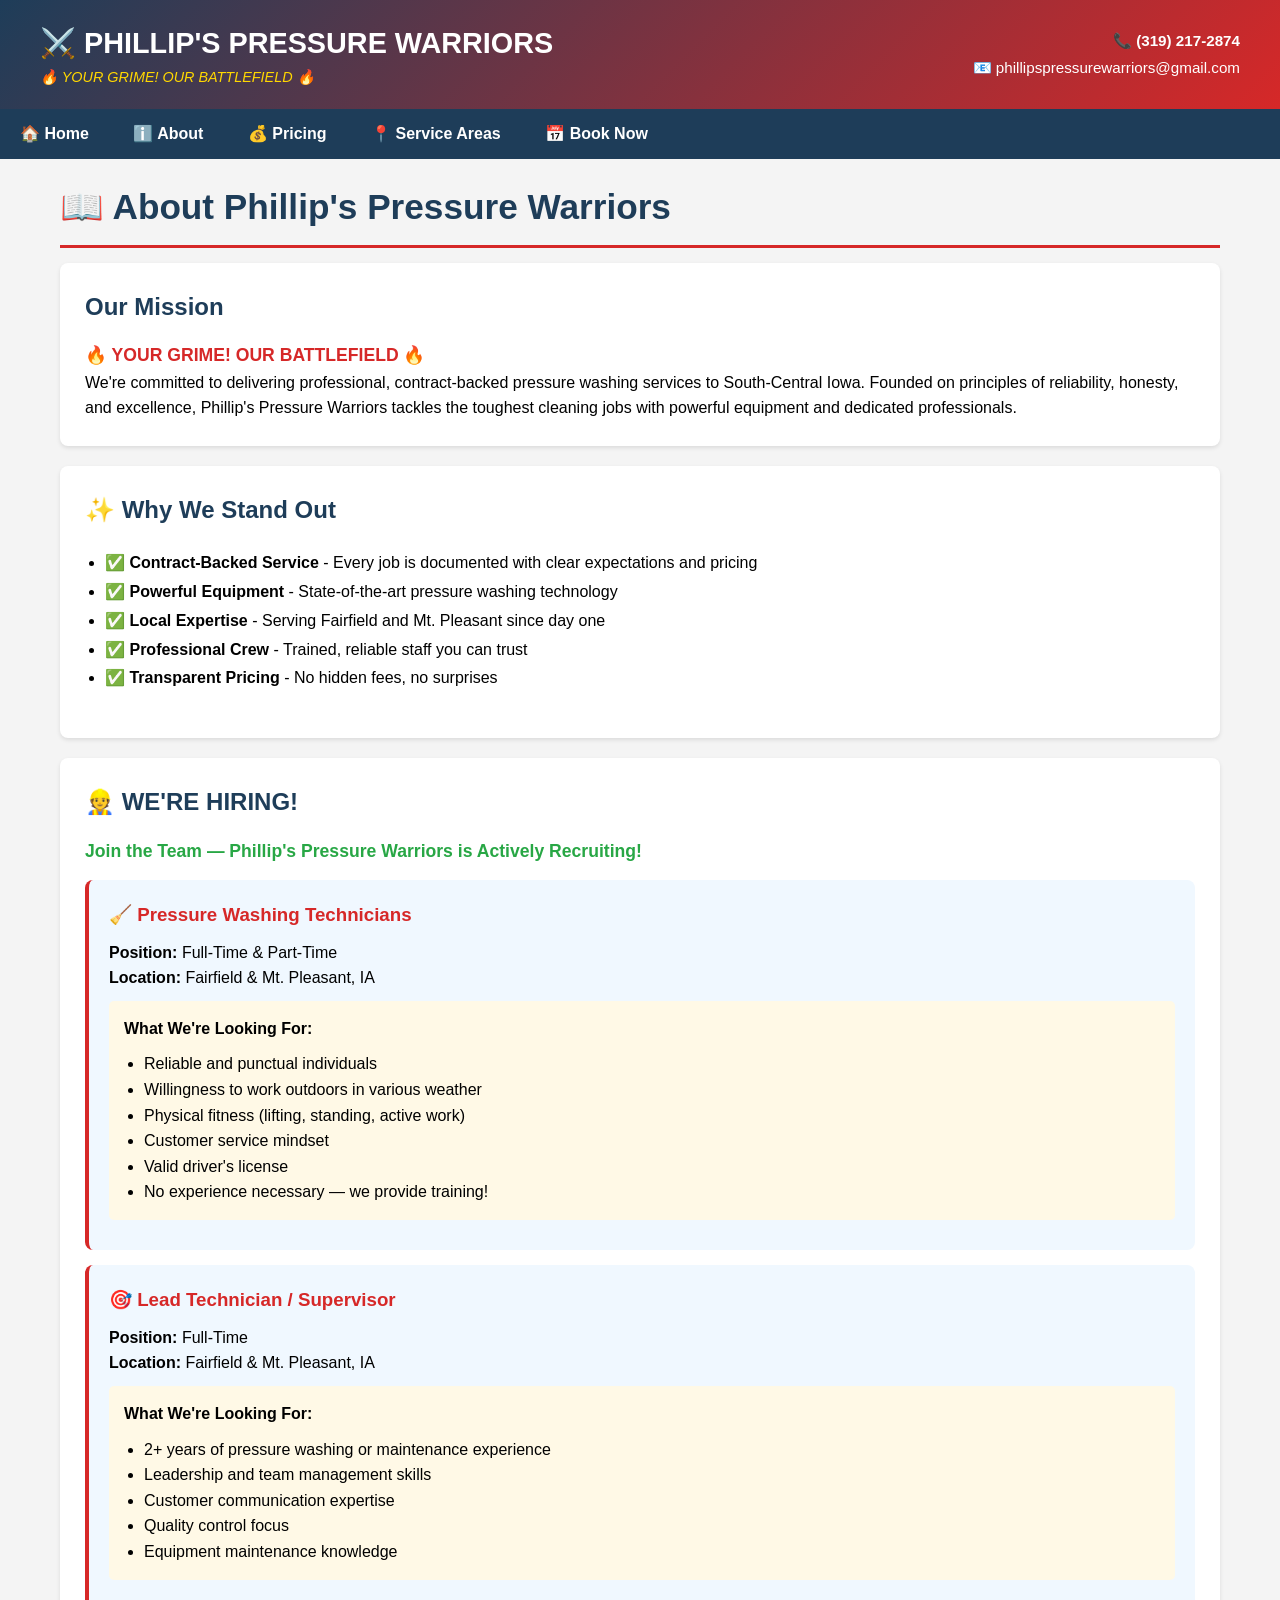
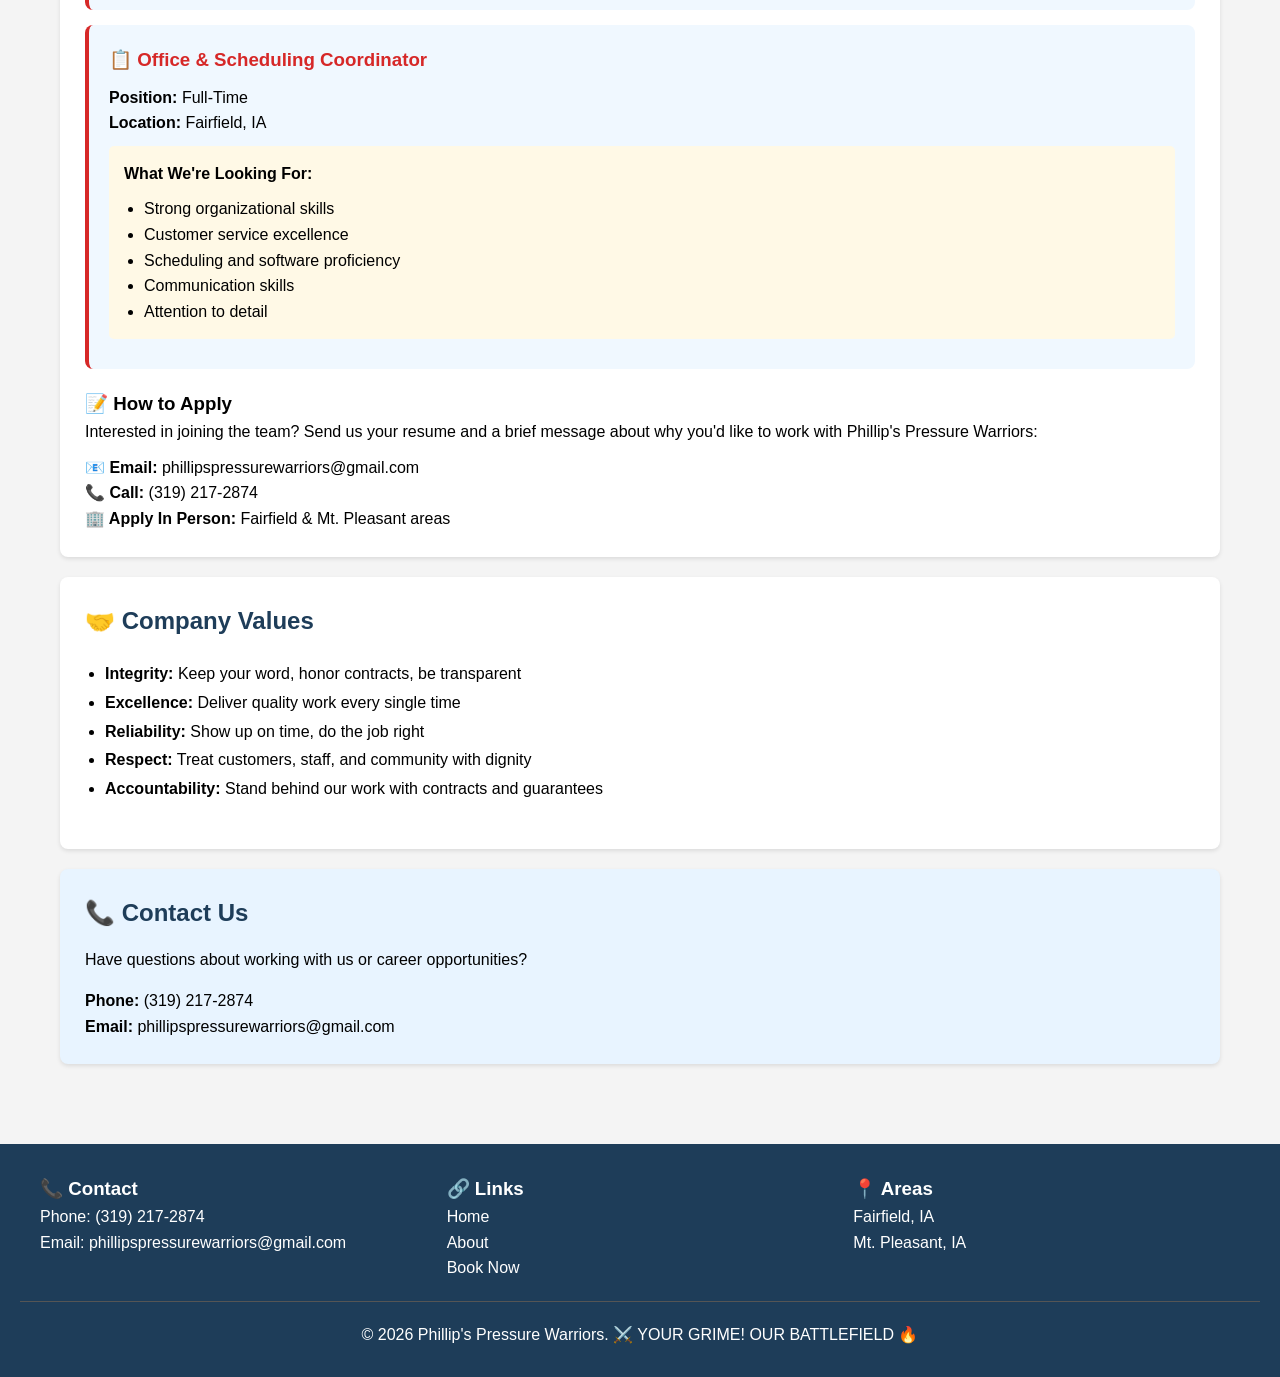
==== about.html @ a432a202 "m" ====
<!DOCTYPE html>
<html lang="en">
<head>
    <meta charset="UTF-8">
    <title>About Us & Careers – Phillip's Pressure Warriors</title>
    <style>
        * { margin:0; padding:0; box-sizing:border-box; }
        body { font-family: Arial, sans-serif; background:#f4f4f4; line-height:1.6; }
        
        header { background:linear-gradient(135deg, #1e3d59 0%, #d62828 100%); color:white; padding:20px; box-shadow:0 4px 6px rgba(0,0,0,0.1); }
        .header-top { max-width:1200px; margin:auto; display:flex; justify-content:space-between; align-items:center; }
        .logo-section { display:flex; align-items:center; gap:15px; }
        .company-name { font-size:1.8em; font-weight:bold; }
        .slogan { font-size:0.9em; font-style:italic; color:#ffd700; }
        .contact-header { text-align:right; }
        .contact-header p { margin:3px 0; font-size:0.95em; }
        
        nav { background:#1e3d59; padding:0; }
        nav a { display:inline-block; padding:12px 20px; color:white; text-decoration:none; font-weight:bold; transition:all 0.3s; }
        nav a:hover { background:#d62828; }
        
        .container { max-width:1200px; margin:auto; padding:20px; }
        .section { background:white; padding:25px; margin-bottom:20px; border-radius:8px; box-shadow:0 2px 4px rgba(0,0,0,0.1); }
        h1, h2 { color:#1e3d59; margin-bottom:15px; }
        h1 { font-size:2.2em; border-bottom:3px solid #d62828; padding-bottom:10px; }
        
        footer { background:#1e3d59; color:white; padding:30px 20px; text-align:center; margin-top:40px; }
        .footer-content { max-width:1200px; margin:auto; display:grid; grid-template-columns:1fr 1fr 1fr; gap:20px; text-align:left; }
        @media (max-width:768px) { .footer-content { grid-template-columns:1fr; } }
        
        .job-card { background:#f0f8ff; padding:20px; border-radius:8px; border-left:4px solid #d62828; margin:15px 0; }
        .job-card h3 { color:#d62828; margin-bottom:10px; }
        .requirements { background:#fff9e6; padding:15px; margin:10px 0; border-radius:5px; }
    </style>
</head>
<body>

    <header>
        <div class="header-top">
            <div class="logo-section">
                <div>
                    <div class="company-name">⚔️ PHILLIP'S PRESSURE WARRIORS</div>
                    <div class="slogan">🔥 YOUR GRIME! OUR BATTLEFIELD 🔥</div>
                </div>
            </div>
            <div class="contact-header">
                <p><strong>📞 (319) 217-2874</strong></p>
                <p>📧 phillipspressurewarriors@gmail.com</p>
            </div>
        </div>
    </header>

    <nav>
        <a href="index.html">🏠 Home</a>
        <a href="about.html">ℹ️ About</a>
        <a href="prices.html">💰 Pricing</a>
        <a href="locations.html">📍 Service Areas</a>
        <a href="appointments.html">📅 Book Now</a>
    </nav>

    <div class="container">
        <h1>📖 About Phillip's Pressure Warriors</h1>

        <div class="section">
            <h2>Our Mission</h2>
            <p style="font-size:1.1em; font-weight:bold; color:#d62828;">
                🔥 YOUR GRIME! OUR BATTLEFIELD 🔥
            </p>
            <p>We're committed to delivering professional, contract-backed pressure washing services to South-Central Iowa. Founded on principles of reliability, honesty, and excellence, Phillip's Pressure Warriors tackles the toughest cleaning jobs with powerful equipment and dedicated professionals.</p>
        </div>

        <div class="section">
            <h2>✨ Why We Stand Out</h2>
            <ul style="margin:20px; line-height:1.8;">
                <li>✅ <strong>Contract-Backed Service</strong> - Every job is documented with clear expectations and pricing</li>
                <li>✅ <strong>Powerful Equipment</strong> - State-of-the-art pressure washing technology</li>
                <li>✅ <strong>Local Expertise</strong> - Serving Fairfield and Mt. Pleasant since day one</li>
                <li>✅ <strong>Professional Crew</strong> - Trained, reliable staff you can trust</li>
                <li>✅ <strong>Transparent Pricing</strong> - No hidden fees, no surprises</li>
            </ul>
        </div>

        <div class="section">
            <h2>👷 WE'RE HIRING!</h2>
            <p style="color:#28a745; font-weight:bold; font-size:1.1em;">Join the Team — Phillip's Pressure Warriors is Actively Recruiting!</p>

            <div class="job-card">
                <h3>🧹 Pressure Washing Technicians</h3>
                <p><strong>Position:</strong> Full-Time & Part-Time</p>
                <p><strong>Location:</strong> Fairfield & Mt. Pleasant, IA</p>
                <div class="requirements">
                    <strong>What We're Looking For:</strong>
                    <ul style="margin:10px 0 0 20px;">
                        <li>Reliable and punctual individuals</li>
                        <li>Willingness to work outdoors in various weather</li>
                        <li>Physical fitness (lifting, standing, active work)</li>
                        <li>Customer service mindset</li>
                        <li>Valid driver's license</li>
                        <li>No experience necessary — we provide training!</li>
                    </ul>
                </div>
            </div>

            <div class="job-card">
                <h3>🎯 Lead Technician / Supervisor</h3>
                <p><strong>Position:</strong> Full-Time</p>
                <p><strong>Location:</strong> Fairfield & Mt. Pleasant, IA</p>
                <div class="requirements">
                    <strong>What We're Looking For:</strong>
                    <ul style="margin:10px 0 0 20px;">
                        <li>2+ years of pressure washing or maintenance experience</li>
                        <li>Leadership and team management skills</li>
                        <li>Customer communication expertise</li>
                        <li>Quality control focus</li>
                        <li>Equipment maintenance knowledge</li>
                    </ul>
                </div>
            </div>

            <div class="job-card">
                <h3>📋 Office & Scheduling Coordinator</h3>
                <p><strong>Position:</strong> Full-Time</p>
                <p><strong>Location:</strong> Fairfield, IA</p>
                <div class="requirements">
                    <strong>What We're Looking For:</strong>
                    <ul style="margin:10px 0 0 20px;">
                        <li>Strong organizational skills</li>
                        <li>Customer service excellence</li>
                        <li>Scheduling and software proficiency</li>
                        <li>Communication skills</li>
                        <li>Attention to detail</li>
                    </ul>
                </div>
            </div>

            <h3 style="margin-top:20px;">📝 How to Apply</h3>
            <p>Interested in joining the team? Send us your resume and a brief message about why you'd like to work with Phillip's Pressure Warriors:</p>
            <p style="margin-top:10px;">
                <strong>📧 Email:</strong> phillipspressurewarriors@gmail.com<br>
                <strong>📞 Call:</strong> (319) 217-2874<br>
                <strong>🏢 Apply In Person:</strong> Fairfield & Mt. Pleasant areas
            </p>
        </div>

        <div class="section">
            <h2>🤝 Company Values</h2>
            <ul style="margin:20px; line-height:1.8;">
                <li><strong>Integrity:</strong> Keep your word, honor contracts, be transparent</li>
                <li><strong>Excellence:</strong> Deliver quality work every single time</li>
                <li><strong>Reliability:</strong> Show up on time, do the job right</li>
                <li><strong>Respect:</strong> Treat customers, staff, and community with dignity</li>
                <li><strong>Accountability:</strong> Stand behind our work with contracts and guarantees</li>
            </ul>
        </div>

        <div class="section" style="background:#e8f4ff;">
            <h2>📞 Contact Us</h2>
            <p>Have questions about working with us or career opportunities?</p>
            <p style="margin-top:15px;">
                <strong>Phone:</strong> (319) 217-2874<br>
                <strong>Email:</strong> phillipspressurewarriors@gmail.com
            </p>
        </div>
    </div>

    <footer>
        <div class="footer-content">
            <div>
                <h3>📞 Contact</h3>
                <p>Phone: (319) 217-2874</p>
                <p>Email: phillipspressurewarriors@gmail.com</p>
            </div>
            <div>
                <h3>🔗 Links</h3>
                <ul style="list-style:none; margin:0;">
                    <li><a href="index.html" style="color:white; text-decoration:none;">Home</a></li>
                    <li><a href="about.html" style="color:white; text-decoration:none;">About</a></li>
                    <li><a href="appointments.html" style="color:white; text-decoration:none;">Book Now</a></li>
                </ul>
            </div>
            <div>
                <h3>📍 Areas</h3>
                <p>Fairfield, IA</p>
                <p>Mt. Pleasant, IA</p>
            </div>
        </div>
        <div style="text-align:center; margin-top:20px; padding-top:20px; border-top:1px solid #555;">
            <p>&copy; 2026 Phillip's Pressure Warriors. ⚔️ YOUR GRIME! OUR BATTLEFIELD 🔥</p>
        </div>
    </footer>

</body>
</html>
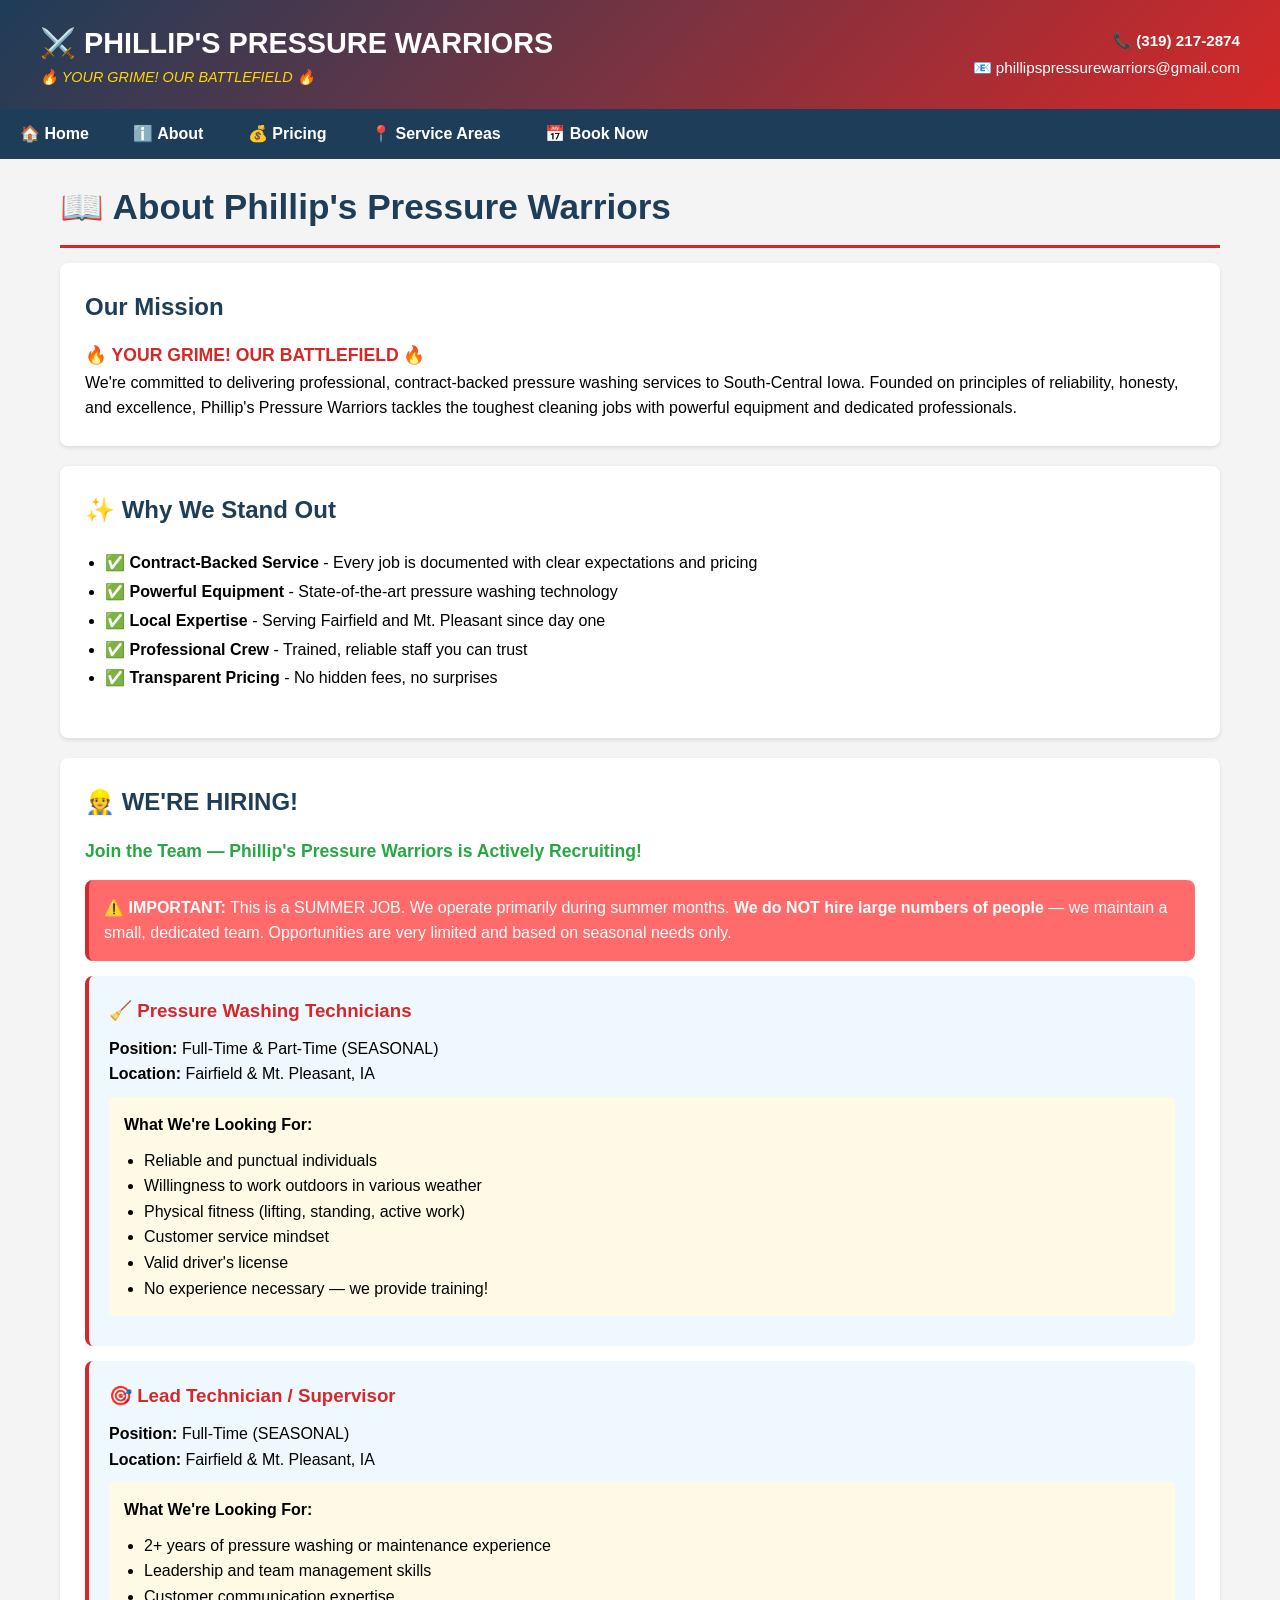
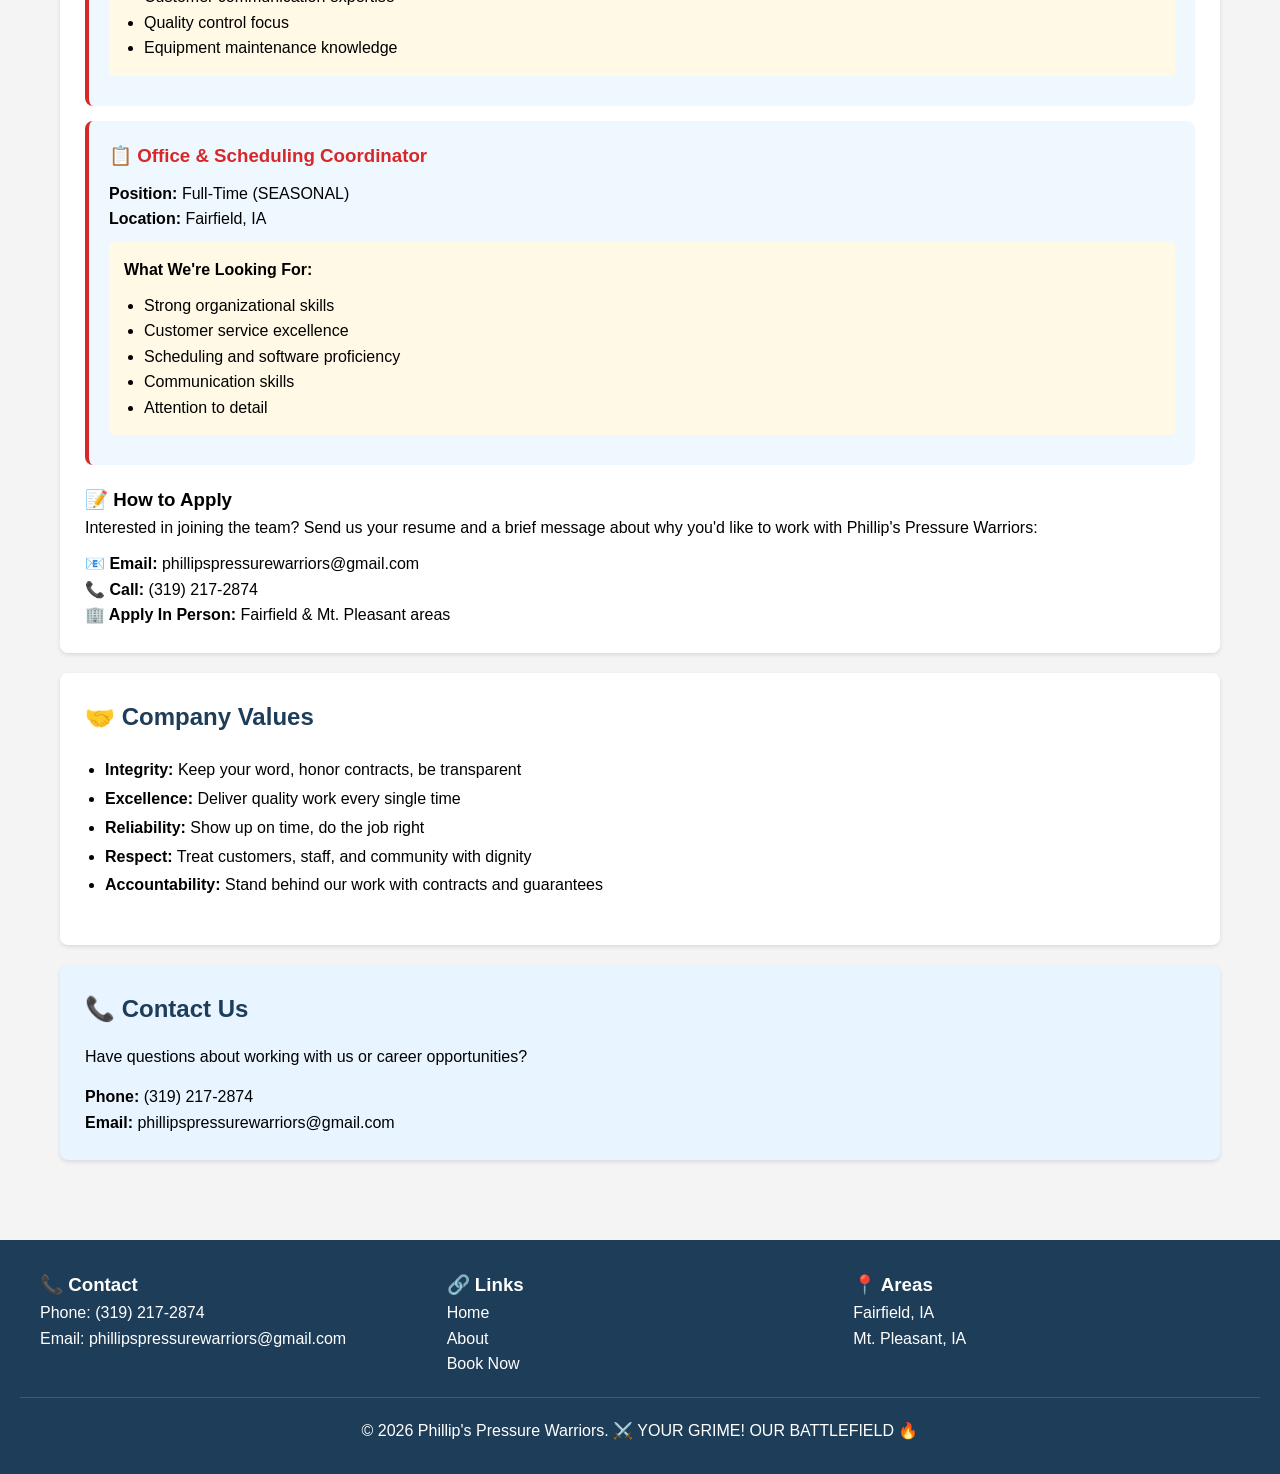
==== commit a618ac16: "modified:   about.html" ====
--- a/about.html
+++ b/about.html
@@ -84,9 +84,13 @@
             <h2>👷 WE'RE HIRING!</h2>
             <p style="color:#28a745; font-weight:bold; font-size:1.1em;">Join the Team — Phillip's Pressure Warriors is Actively Recruiting!</p>
 
+            <div style="background:#ff6b6b; color:white; padding:15px; border-radius:8px; margin:15px 0; border-left:4px solid #d62828;">
+                <strong>⚠️ IMPORTANT:</strong> This is a SUMMER JOB. We operate primarily during summer months. <strong>We do NOT hire large numbers of people</strong> — we maintain a small, dedicated team. Opportunities are very limited and based on seasonal needs only.
+            </div>
+
             <div class="job-card">
                 <h3>🧹 Pressure Washing Technicians</h3>
-                <p><strong>Position:</strong> Full-Time & Part-Time</p>
+                <p><strong>Position:</strong> Full-Time & Part-Time (SEASONAL)</p>
                 <p><strong>Location:</strong> Fairfield & Mt. Pleasant, IA</p>
                 <div class="requirements">
                     <strong>What We're Looking For:</strong>
@@ -103,7 +107,7 @@
 
             <div class="job-card">
                 <h3>🎯 Lead Technician / Supervisor</h3>
-                <p><strong>Position:</strong> Full-Time</p>
+                <p><strong>Position:</strong> Full-Time (SEASONAL)</p>
                 <p><strong>Location:</strong> Fairfield & Mt. Pleasant, IA</p>
                 <div class="requirements">
                     <strong>What We're Looking For:</strong>
@@ -119,7 +123,7 @@
 
             <div class="job-card">
                 <h3>📋 Office & Scheduling Coordinator</h3>
-                <p><strong>Position:</strong> Full-Time</p>
+                <p><strong>Position:</strong> Full-Time (SEASONAL)</p>
                 <p><strong>Location:</strong> Fairfield, IA</p>
                 <div class="requirements">
                     <strong>What We're Looking For:</strong>
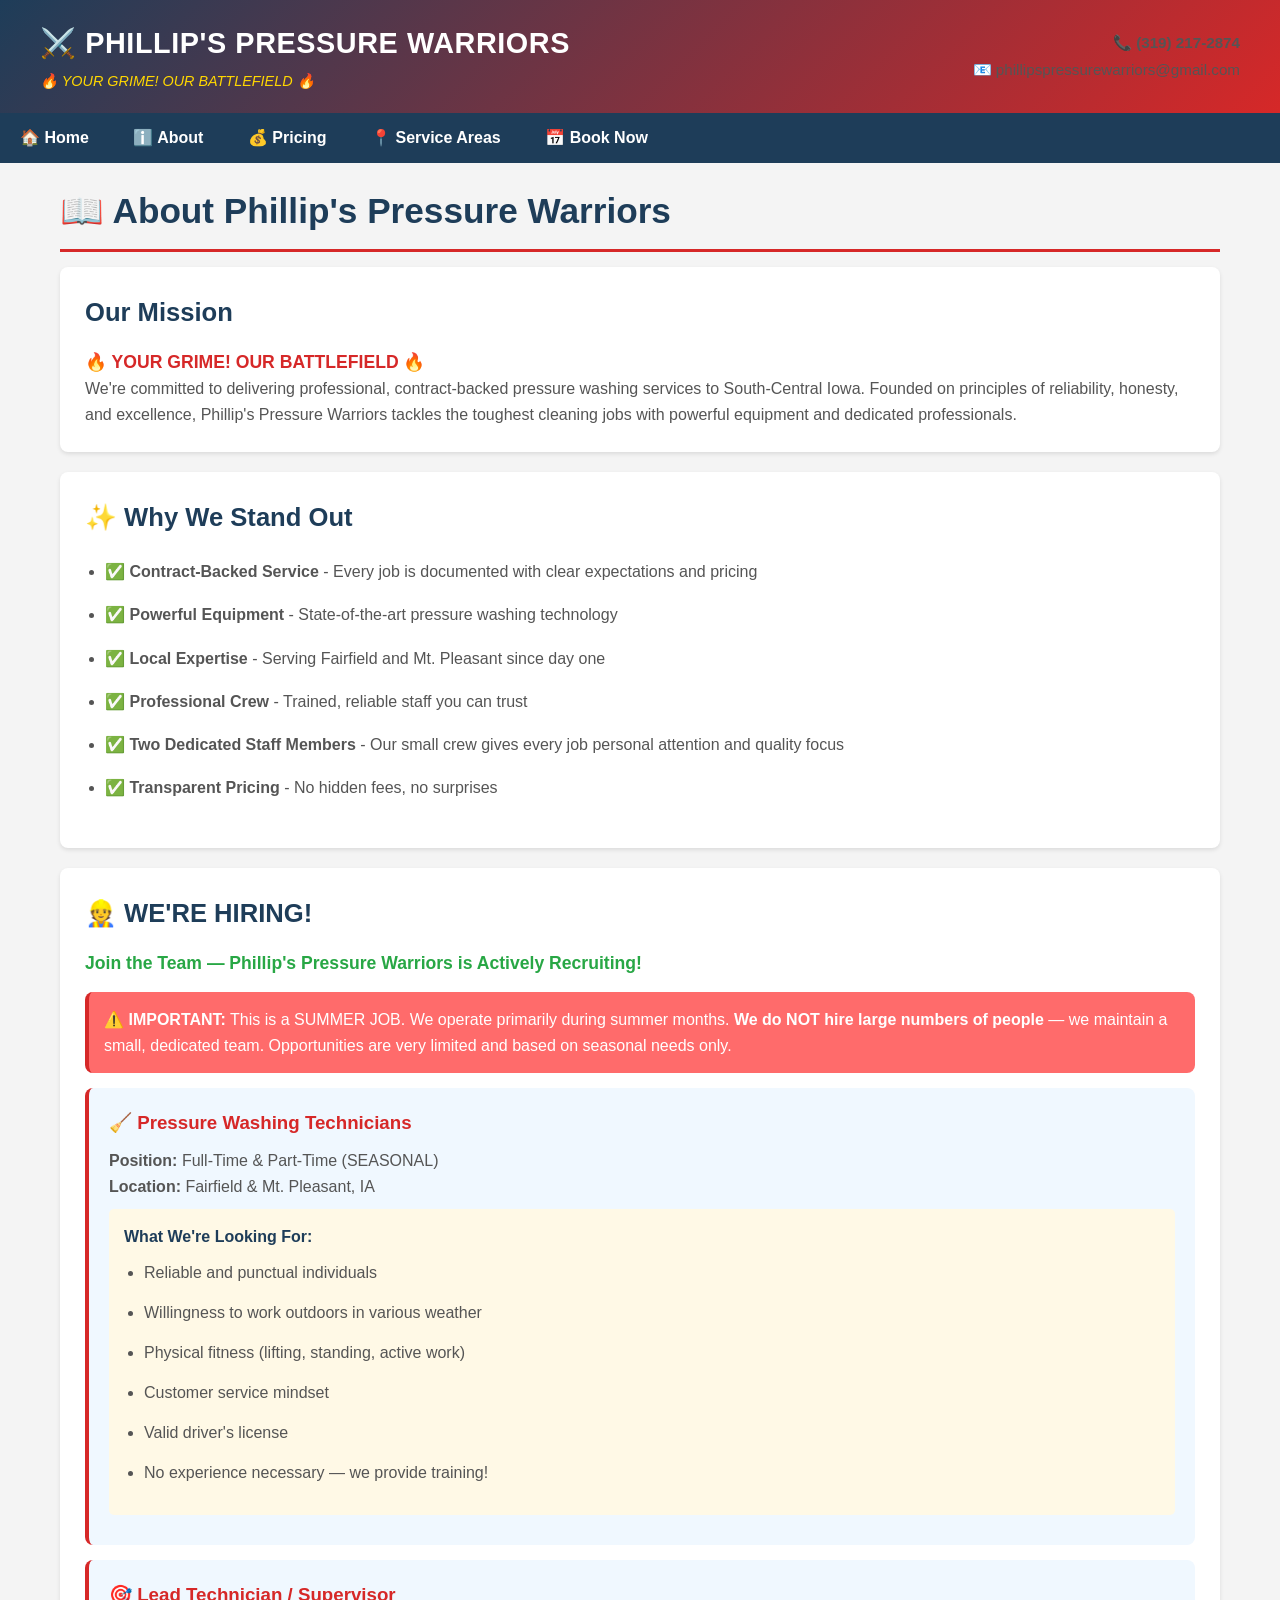
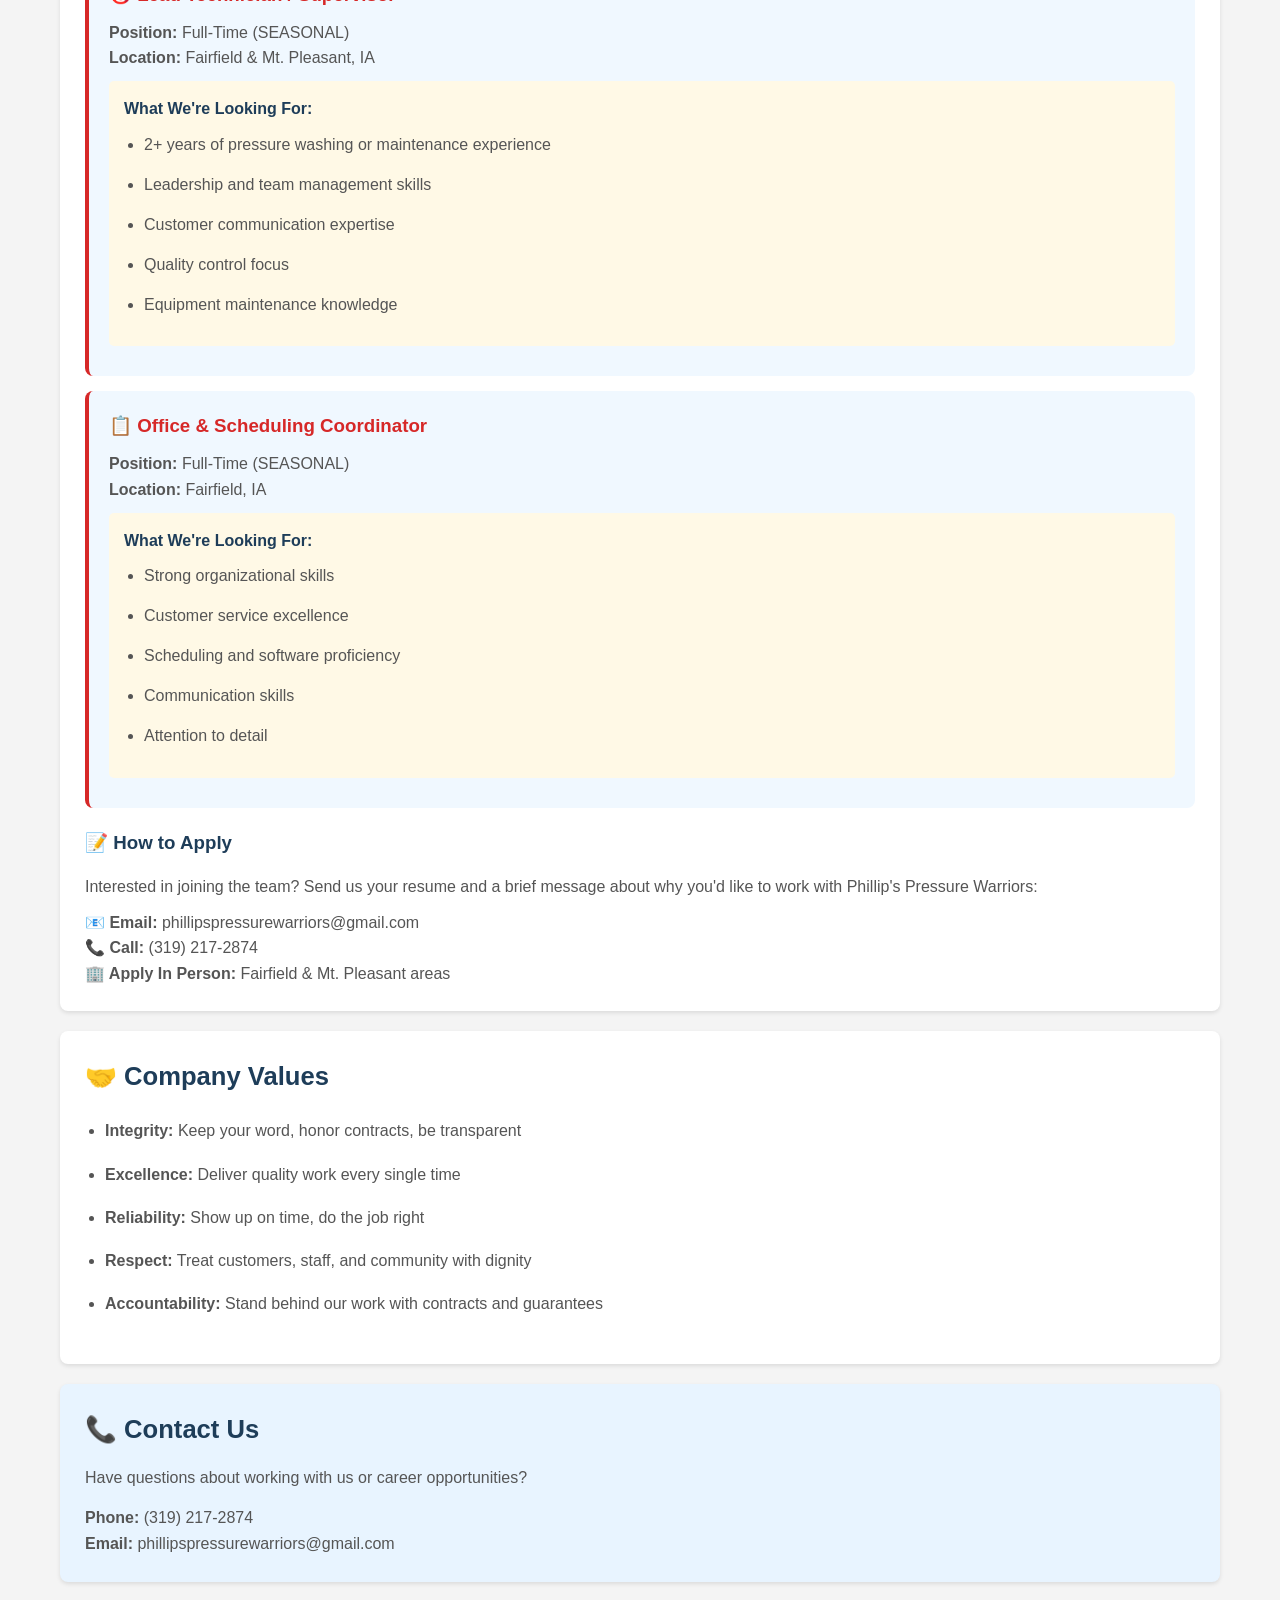
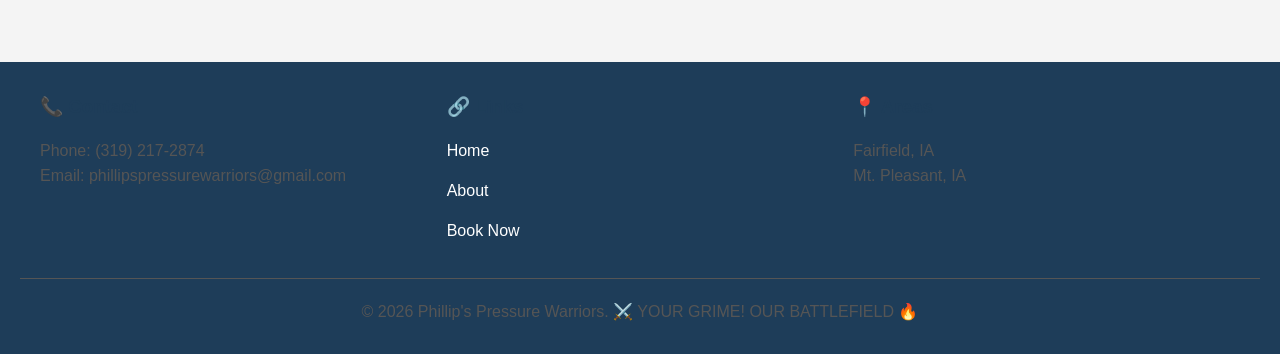
==== commit 840be093: "modified:   README.md" ====
--- a/about.html
+++ b/about.html
@@ -2,7 +2,10 @@
 <html lang="en">
 <head>
     <meta charset="UTF-8">
+    <meta name="viewport" content="width=device-width, initial-scale=1.0">
+    <meta name="description" content="About Phillip's Pressure Warriors, our mission, values, and career opportunities in Fairfield and Mt. Pleasant, IA.">
     <title>About Us & Careers – Phillip's Pressure Warriors</title>
+    <link rel="stylesheet" href="styles.css">
     <style>
         * { margin:0; padding:0; box-sizing:border-box; }
         body { font-family: Arial, sans-serif; background:#f4f4f4; line-height:1.6; }
@@ -76,6 +79,7 @@
                 <li>✅ <strong>Powerful Equipment</strong> - State-of-the-art pressure washing technology</li>
                 <li>✅ <strong>Local Expertise</strong> - Serving Fairfield and Mt. Pleasant since day one</li>
                 <li>✅ <strong>Professional Crew</strong> - Trained, reliable staff you can trust</li>
+                <li>✅ <strong>Two Dedicated Staff Members</strong> - Our small crew gives every job personal attention and quality focus</li>
                 <li>✅ <strong>Transparent Pricing</strong> - No hidden fees, no surprises</li>
             </ul>
         </div>
--- a/styles.css
+++ b/styles.css
@@ -0,0 +1,406 @@
+/* Shared website styles for Phillip's Pressure Warriors */
+:root {
+    --bg: #f4f4f4;
+    --surface: #ffffff;
+    --surface-strong: #e8f4ff;
+    --border: rgba(0, 0, 0, 0.08);
+    --text: #1e3d59;
+    --text-muted: #555;
+    --brand: #1e3d59;
+    --brand-strong: #d62828;
+    --accent: #0077cc;
+    --accent-dark: #005fa3;
+    --success: #28a745;
+    --warning: #ff9800;
+    --radius: 12px;
+}
+
+* {
+    margin: 0;
+    padding: 0;
+    box-sizing: border-box;
+}
+
+html {
+    scroll-behavior: smooth;
+}
+
+body {
+    font-family: Arial, sans-serif;
+    background: var(--bg);
+    color: var(--text);
+    line-height: 1.6;
+    min-height: 100vh;
+}
+
+img,
+iframe,
+video {
+    max-width: 100%;
+}
+
+a {
+    color: var(--accent);
+    text-decoration: none;
+}
+
+a:hover,
+button:hover {
+    opacity: 0.92;
+}
+
+button,
+input,
+textarea,
+select {
+    font: inherit;
+}
+
+header {
+    background: linear-gradient(135deg, var(--brand) 0%, var(--brand-strong) 100%);
+    color: white;
+    padding: 22px 16px;
+    box-shadow: 0 6px 20px rgba(0, 0, 0, 0.12);
+}
+
+.header-top {
+    max-width: 1200px;
+    margin: 0 auto;
+    display: flex;
+    justify-content: space-between;
+    align-items: center;
+    gap: 1rem;
+    flex-wrap: wrap;
+}
+
+.logo-section {
+    display: flex;
+    align-items: flex-start;
+    gap: 14px;
+}
+
+.company-name {
+    font-size: clamp(1.6rem, 2.2vw, 2rem);
+    font-weight: 800;
+    letter-spacing: 0.02em;
+}
+
+.slogan {
+    font-size: 0.95rem;
+    font-style: italic;
+    color: #ffd700;
+    margin-top: 4px;
+}
+
+.contact-header {
+    text-align: right;
+}
+
+.contact-header p {
+    margin: 3px 0;
+    font-size: 0.96rem;
+}
+
+.main-nav {
+    background: var(--brand);
+    padding: 0 16px;
+    border-top: 2px solid rgba(255, 255, 255, 0.08);
+}
+
+.main-nav a {
+    display: inline-block;
+    padding: 14px 18px;
+    color: white;
+    font-weight: 700;
+    transition: background 0.3s ease, transform 0.3s ease;
+}
+
+.main-nav a:hover {
+    background: rgba(255, 255, 255, 0.08);
+    transform: translateY(-1px);
+}
+
+.container {
+    max-width: 1200px;
+    margin: 30px auto;
+    padding: 0 16px 30px;
+}
+
+.section,
+.card,
+.box {
+    background: var(--surface);
+    padding: 26px;
+    margin-bottom: 24px;
+    border-radius: var(--radius);
+    box-shadow: 0 8px 25px rgba(0, 0, 0, 0.06);
+}
+
+.hero {
+    background: linear-gradient(135deg, var(--brand) 0%, #333 100%);
+    color: white;
+    padding: 38px 26px;
+    border-radius: var(--radius);
+    text-align: center;
+}
+
+.hero h2,
+.hero h1 {
+    margin-bottom: 14px;
+    line-height: 1.1;
+}
+
+.hero p {
+    font-size: 1.1rem;
+}
+
+h1,
+h2,
+h3,
+h4,
+h5 {
+    color: var(--brand);
+    margin-bottom: 16px;
+}
+
+h1 {
+    font-size: clamp(2rem, 3vw, 2.6rem);
+}
+
+h2 {
+    font-size: clamp(1.5rem, 2vw, 2rem);
+}
+
+p,
+li {
+    color: var(--text-muted);
+}
+
+ul,
+ol {
+    margin: 16px 0 0 20px;
+}
+
+li {
+    margin-bottom: 0.9rem;
+}
+
+label {
+    display: block;
+    margin-top: 16px;
+    font-weight: 700;
+    color: var(--text);
+}
+
+input,
+textarea,
+select {
+    width: 100%;
+    padding: 14px;
+    margin-top: 8px;
+    border-radius: 10px;
+    border: 1px solid #d3d6db;
+    background: #fff;
+}
+
+textarea {
+    min-height: 140px;
+    resize: vertical;
+}
+
+button,
+.button,
+.price-link {
+    display: inline-flex;
+    align-items: center;
+    justify-content: center;
+    padding: 14px 20px;
+    background: var(--accent);
+    color: white;
+    border: none;
+    border-radius: 10px;
+    cursor: pointer;
+    text-decoration: none;
+    font-weight: 700;
+    transition: background 0.3s ease, transform 0.2s ease;
+}
+
+button:hover,
+.price-link:hover,
+.button:hover {
+    background: var(--accent-dark);
+    transform: translateY(-1px);
+}
+
+footer {
+    background: var(--brand);
+    color: white;
+    padding: 32px 16px;
+}
+
+.footer-content {
+    max-width: 1200px;
+    margin: 0 auto;
+    display: grid;
+    grid-template-columns: repeat(3, minmax(220px, 1fr));
+    gap: 20px;
+}
+
+.footer-section h3 {
+    margin-bottom: 12px;
+    color: #ffd700;
+}
+
+.footer-section p,
+.footer-section li,
+.footer-section a {
+    color: white;
+    line-height: 1.7;
+}
+
+.footer-section ul {
+    list-style: none;
+    padding: 0;
+}
+
+.footer-section a:hover {
+    color: #ffd700;
+}
+
+.footer-bottom {
+    max-width: 1200px;
+    margin: 22px auto 0;
+    text-align: center;
+    color: #ddd;
+    font-size: 0.95rem;
+    border-top: 1px solid rgba(255, 255, 255, 0.16);
+    padding-top: 18px;
+}
+
+.two-col,
+.card-grid {
+    display: grid;
+    grid-template-columns: repeat(2, minmax(0, 1fr));
+    gap: 20px;
+}
+
+.service-category,
+.feature-box,
+.job-card,
+.faq-item,
+.contact-card,
+.success,
+.note-box {
+    border-radius: var(--radius);
+}
+
+.service-category {
+    border-left: 5px solid var(--accent);
+}
+
+.service-list {
+    margin-top: 16px;
+}
+
+.service-item {
+    display: flex;
+    justify-content: space-between;
+    padding: 12px 0;
+    border-bottom: 1px solid #f0f1f5;
+}
+
+.service-item:last-child {
+    border-bottom: none;
+}
+
+.feature-box {
+    background: #f0f8ff;
+    border-left: 5px solid var(--brand-strong);
+    padding: 22px;
+}
+
+.job-card {
+    background: #f0f8ff;
+    border-left: 5px solid var(--brand-strong);
+    padding: 22px;
+}
+
+.requirements {
+    background: #fff9e6;
+    padding: 18px;
+    margin-top: 16px;
+    border-radius: 10px;
+}
+
+.faq-item {
+    background: #fafafa;
+    border-left: 4px solid var(--accent);
+    padding: 18px 18px 14px;
+    margin-bottom: 14px;
+    cursor: pointer;
+}
+
+.faq-answer {
+    display: none;
+    margin-top: 14px;
+    color: var(--text-muted);
+    border-top: 1px solid #e5e7eb;
+    padding-top: 14px;
+}
+
+.success {
+    background: #d4edda;
+    border: 1px solid #c3e6cb;
+    color: #155724;
+}
+
+.back-link {
+    text-align: center;
+    margin-top: 10px;
+}
+
+.back-link a {
+    color: var(--accent);
+}
+
+.note-box {
+    background: #fff3cd;
+    border-left: 5px solid var(--warning);
+    padding: 22px;
+}
+
+@media (max-width: 880px) {
+    .two-col,
+    .footer-content {
+        grid-template-columns: 1fr;
+    }
+    .header-top,
+    .contact-header,
+    .logo-section {
+        flex-direction: column;
+        text-align: center;
+    }
+    .contact-header {
+        text-align: center;
+    }
+    .main-nav a {
+        display: block;
+        text-align: center;
+    }
+}
+
+@media (max-width: 560px) {
+    body {
+        font-size: 0.96rem;
+    }
+    .hero,
+    .section,
+    .box,
+    .card {
+        padding: 20px;
+    }
+    button,
+    .price-link {
+        width: 100%;
+    }
+}
